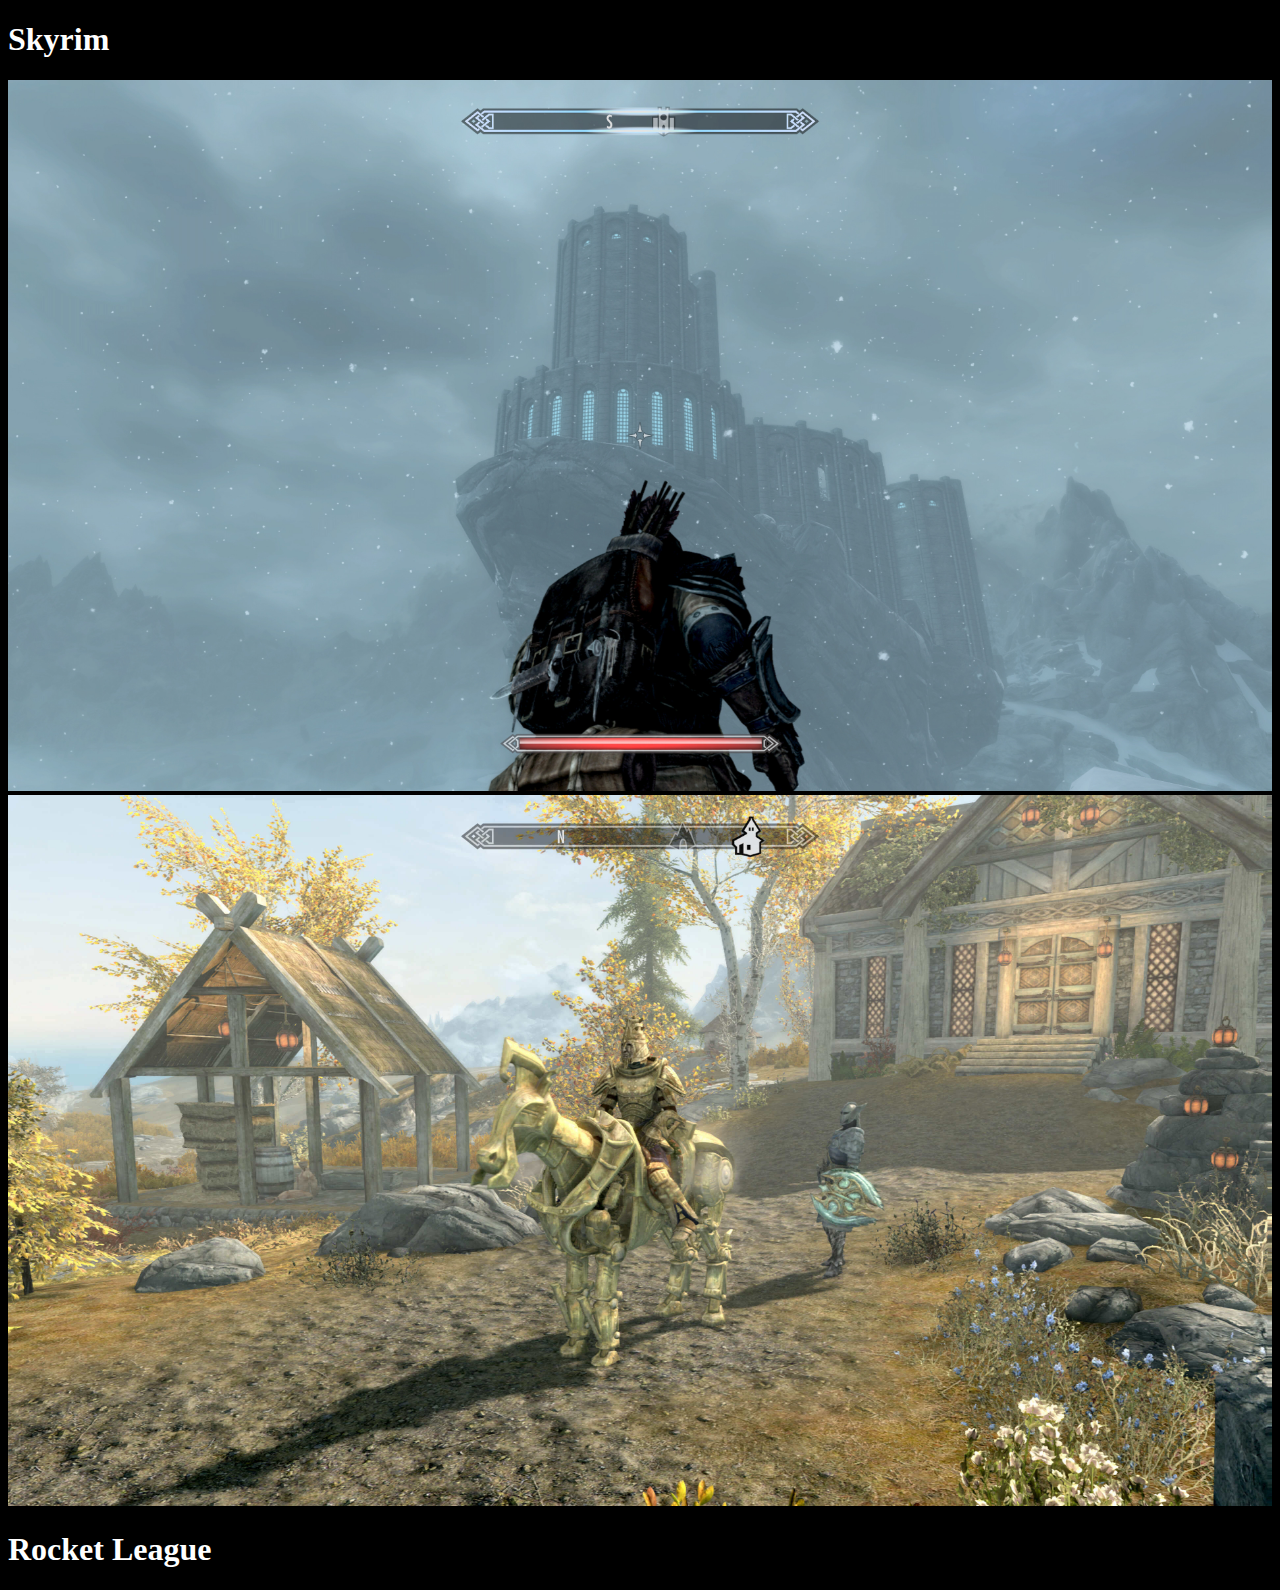
==== index.html @ 62c9cb47 "skyrim pics and text-title for skyrim and rocket" ====
<!DOCTYPE html>
<html lang="en">
<head>
    <meta charset="UTF-8">
    <meta name="viewport" content="width=device-width, initial-scale=1.0">
    <title>Game</title>
    <link rel="stylesheet" href="styles/style.css">
</head>
<body>
    <h1>Skyrim</h1>
    <img src="images/rsz_college_of_winterhold.jpg" alt="college_of_winterhold" title="College of Winterhold">
    <img src="images/rsz_dwarven_horse_and_armor.jpg" alt="dwarven_horse_and_armor" title="Dwarven Horse and Armor">
    <h1>Rocket League</h1>
</body>
</html>
---- styles/style.css ----
body {
    background-color: black;
    color: white;
}
img {
    width: 100%;
}
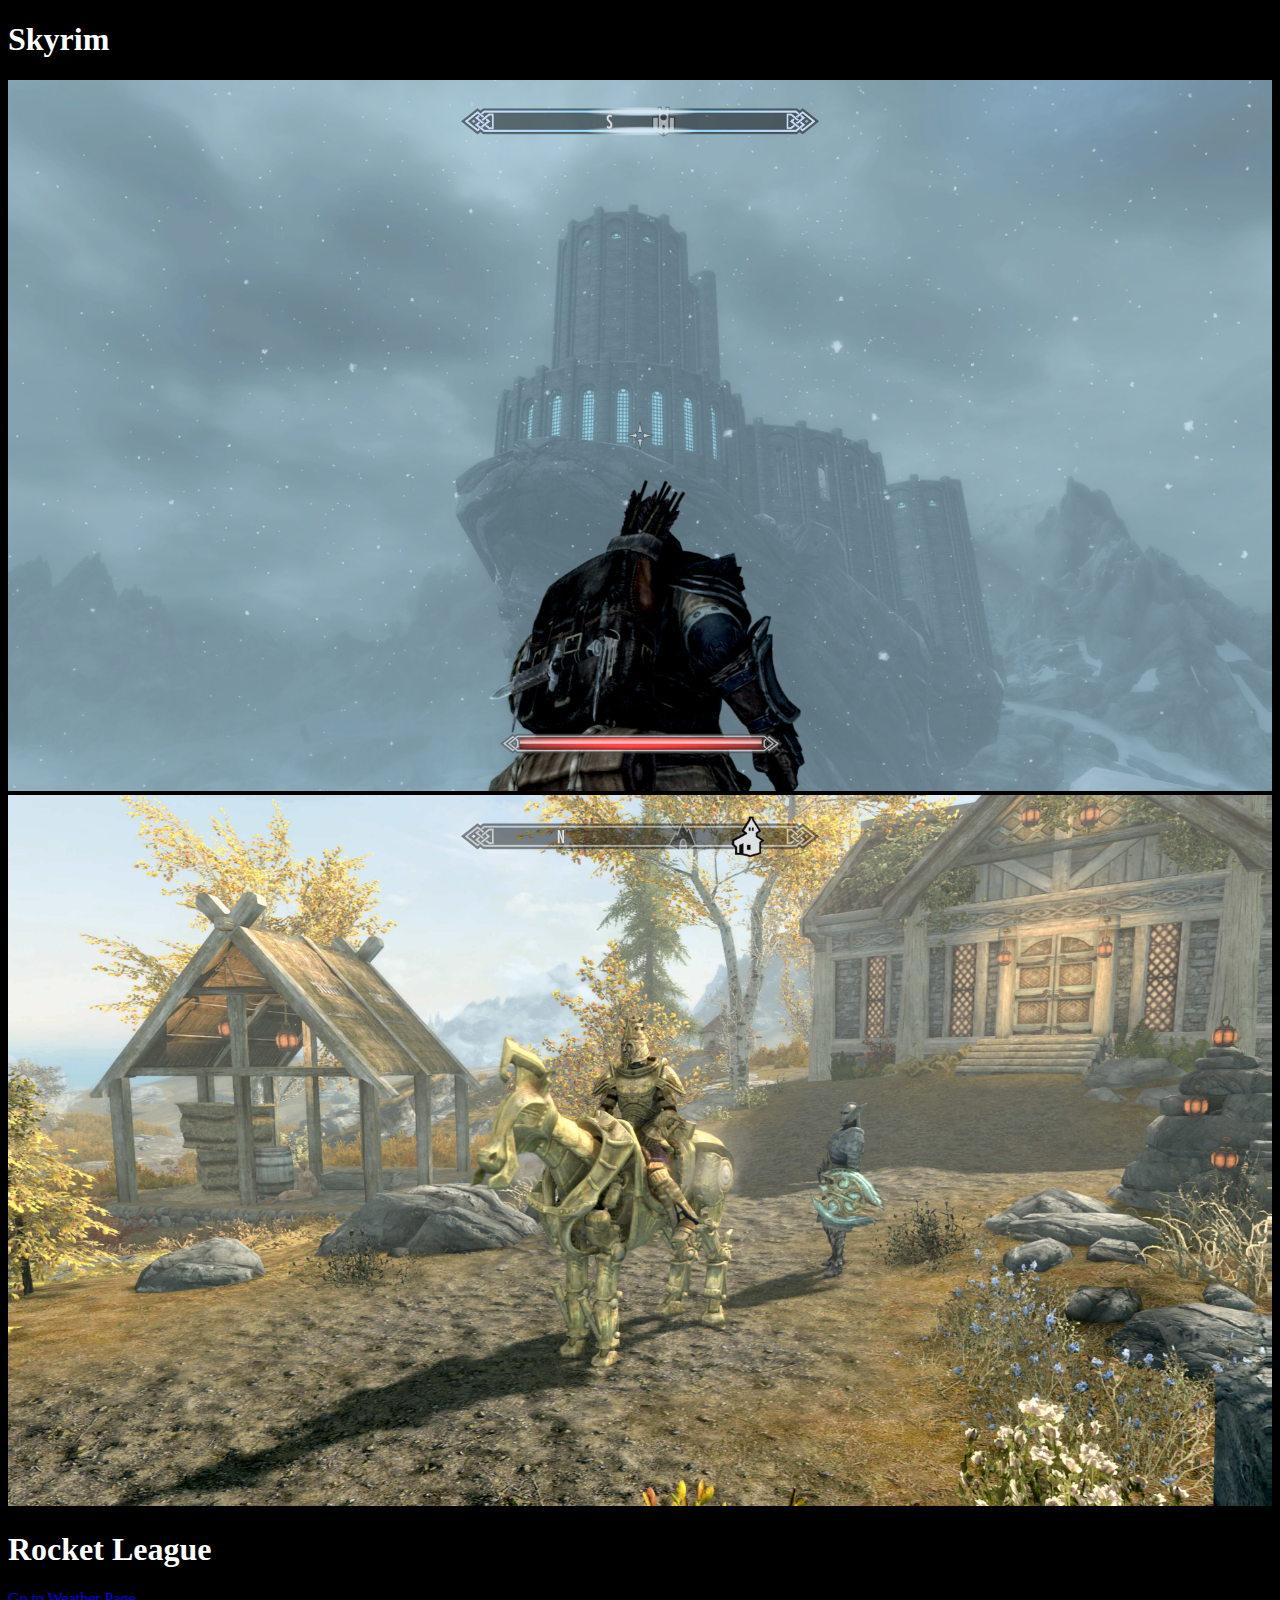
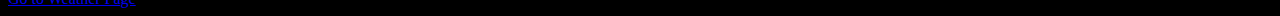
==== commit 9b2b2fe2: "added weather page" ====
--- a/index.html
+++ b/index.html
@@ -1,15 +1,25 @@
 <!DOCTYPE html>
 <html lang="en">
+
 <head>
     <meta charset="UTF-8">
     <meta name="viewport" content="width=device-width, initial-scale=1.0">
     <title>Game</title>
     <link rel="stylesheet" href="styles/style.css">
 </head>
+
 <body>
+    <header>
+
+    </header>
     <h1>Skyrim</h1>
     <img src="images/rsz_college_of_winterhold.jpg" alt="college_of_winterhold" title="College of Winterhold">
     <img src="images/rsz_dwarven_horse_and_armor.jpg" alt="dwarven_horse_and_armor" title="Dwarven Horse and Armor">
     <h1>Rocket League</h1>
+
+    <!-- Add a hyperlink to the second page -->
+    <a href="weather.html">Go to Weather Page</a>
+
 </body>
-</html>+
+</html>
